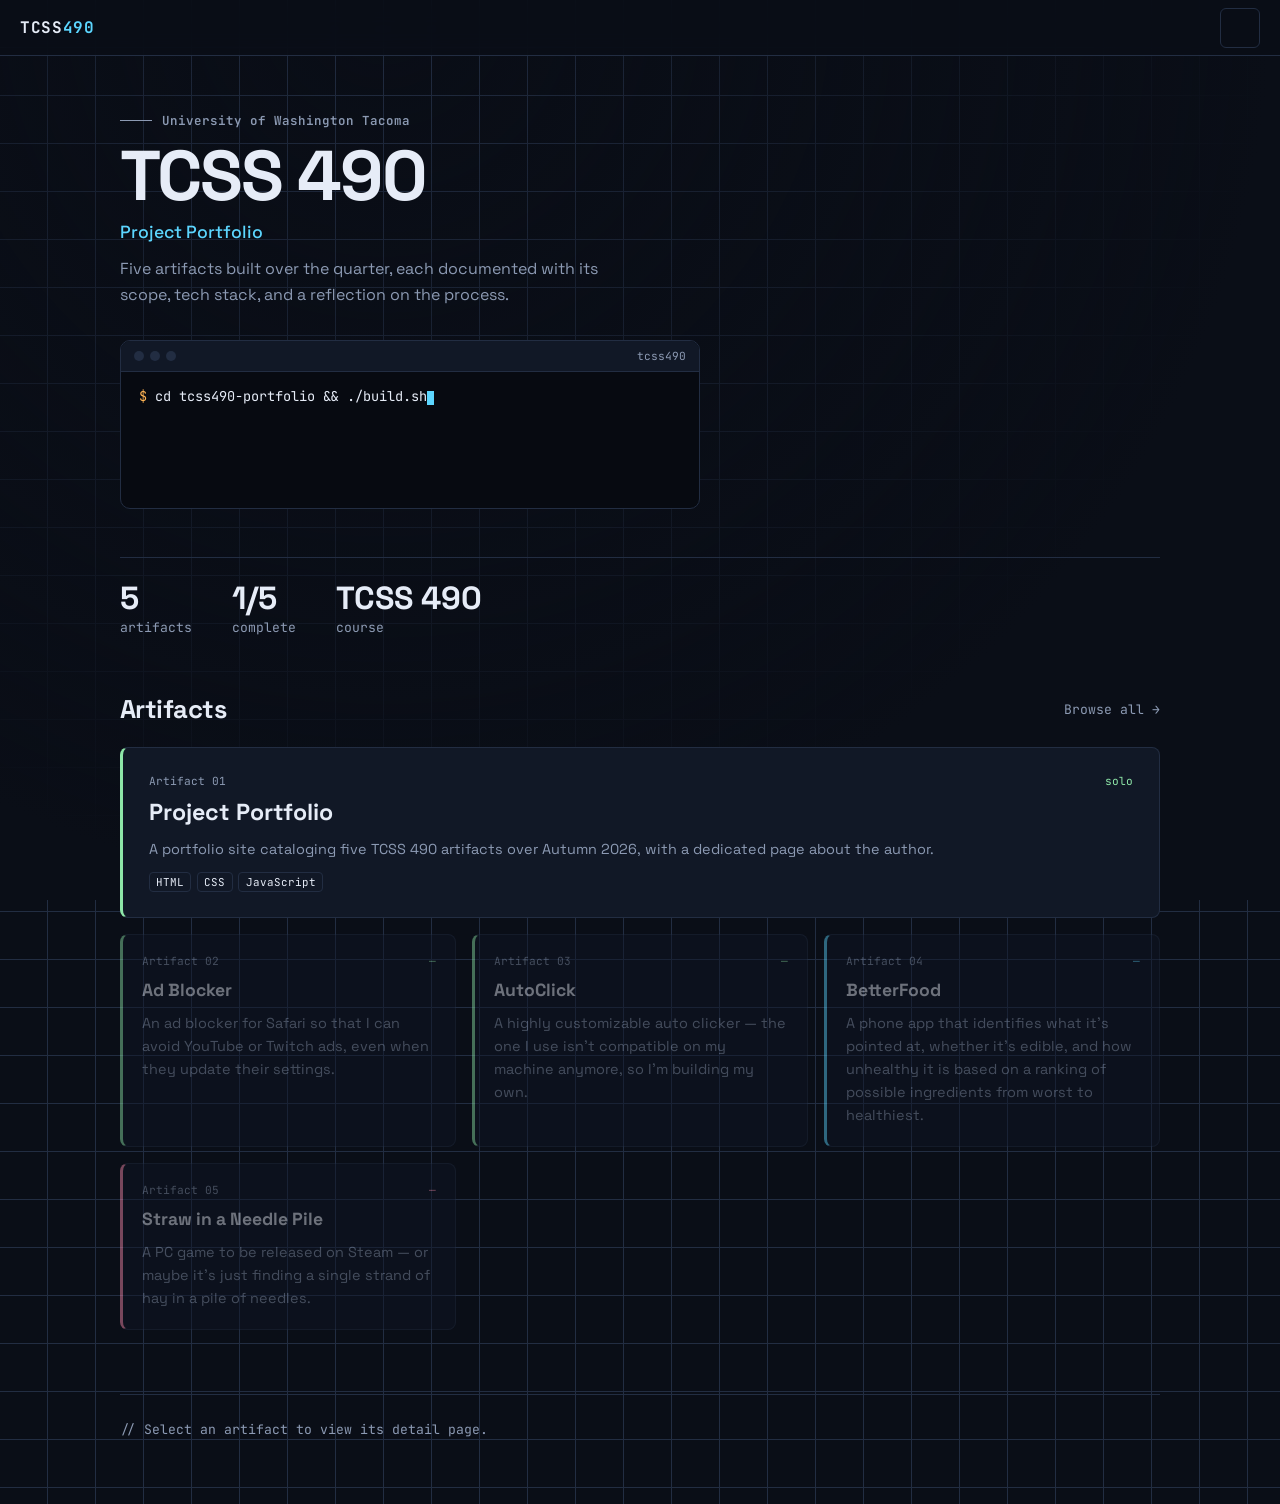
==== docs/index.html @ 15a969da "change directory name and update readme" ====
<!DOCTYPE html>
<html lang="en">
<head>
  <meta charset="utf-8">
  <meta name="viewport" content="width=device-width, initial-scale=1, viewport-fit=cover">
  <title>TCSS 490 — Project Portfolio</title>
  <link rel="preconnect" href="https://fonts.googleapis.com">
  <link href="https://fonts.googleapis.com/css2?family=Space+Grotesk:wght@500;700&family=JetBrains+Mono:wght@400;600&display=swap" rel="stylesheet">
  <link rel="stylesheet" href="styles.css">
</head>
<body>

<!-- ── Fixed header ──────────────────────────────────────── -->
<header class="site-header">
  <a href="#home" class="site-logo">TCSS<span class="accent">490</span></a>
  <button class="hamburger" id="hamburger" aria-label="Open navigation" aria-expanded="false">
    <span></span><span></span><span></span>
  </button>
</header>

<!-- ── Drawer overlay ────────────────────────────────────── -->
<div class="overlay" id="overlay"></div>

<!-- ── Slide-in nav drawer ───────────────────────────────── -->
<nav class="drawer" id="drawer" aria-label="Site navigation">
  <div class="drawer-head">
    <span>NAVIGATION</span>
    <button class="drawer-close" id="drawer-close" aria-label="Close">✕</button>
  </div>
  <ul class="nav-list">
    <li><a href="#home"        data-nav="home">Home</a></li>
    <li><a href="#about"       data-nav="about">About</a></li>
    <li class="nav-sep"></li>
    <li><a href="#artifacts"   data-nav="artifacts">Artifacts</a></li>
    <li class="nav-sub"><a href="#artifact-01" data-nav="artifact-01">01 — Project Portfolio</a></li>
    <li class="nav-sub"><a href="#artifact-02" data-nav="artifact-02">02 — Ad Blocker</a></li>
    <li class="nav-sub"><a href="#artifact-03" data-nav="artifact-03">03 — AutoClick</a></li>
    <li class="nav-sub"><a href="#artifact-04" data-nav="artifact-04">04 — BetterFood</a></li>
    <li class="nav-sub"><a href="#artifact-05" data-nav="artifact-05">05 — Straw in a Needle Pile</a></li>
  </ul>
</nav>

<!-- ── Pages ─────────────────────────────────────────────── -->
<main>

  <!-- HOME -->
  <section class="page" id="page-home">
    <div class="pi">
      <p class="eyebrow">University of Washington Tacoma</p>
      <h1 class="hero">TCSS 490</h1>
      <p class="subtitle">Project Portfolio</p>
      <p class="lede">Five artifacts built over the quarter, each documented with its scope, tech stack, and a reflection on the process.</p>

      <div class="term">
        <div class="term-bar"><i></i><i></i><i></i><span>tcss490</span></div>
        <div class="term-body" id="term"></div>
      </div>

      <div class="stats" id="stats"></div>

      <div class="sec-head row-apart">
        <h2 class="sec-title">Artifacts</h2>
        <a class="small-link" href="#artifacts">Browse all →</a>
      </div>
      <div class="grid" id="home-grid"></div>

      <footer>// Select an artifact to view its detail page.</footer>
    </div>
  </section>

  <!-- ABOUT -->
  <section class="page" id="page-about">
    <div class="pi">
      <p class="eyebrow">University of Washington Tacoma · TCSS 490 · Autumn 2026</p>
      <h1 class="hero">Peyton Laudanski</h1>
      <p class="subtitle">BS CSS / 2027</p>

      <div class="about-bio">
        <div class="about-block">
          <h3>About Me</h3>
          <p>Hi, I'm Peyton, a CSS undergraduate Eagle Scout out of UW Tacoma. I recreationally Red Team on my homelab and I like to relax with mandarin oranges.</p>
        </div>
        <div class="about-block">
          <h3>What I'm Building This Quarter</h3>
          <p>I'm interested in building tools and apps that I myself would use in my day to day life. I want to solve my problems with tools I built and skills I learned, and I want to do my best and enjoy my time.</p>
        </div>
      </div>

      <div class="about-links">
        <a class="about-link-btn" href="#" target="_blank" rel="noopener">GitHub ↗</a>
        <a class="about-link-btn" href="#" target="_blank" rel="noopener">LinkedIn ↗</a>
      </div>

      <div class="about-divider"></div>

      <div class="sec-head row-apart">
        <h2 class="sec-title">Artifacts This Quarter</h2>
        <a class="small-link" href="#artifacts">All artifacts →</a>
      </div>
      <div class="grid" id="about-grid"></div>

      <footer>// Add your GitHub and LinkedIn URLs to the links above.</footer>
    </div>
  </section>

  <!-- ARTIFACTS -->
  <section class="page" id="page-artifacts">
    <div class="pi">
      <div class="sec-head">
        <h2 class="sec-title">All Artifacts</h2>
        <div class="filters" id="filters" role="group" aria-label="Filter by team size"></div>
      </div>
      <div class="grid" id="artifacts-grid"></div>
      <footer>// Click any artifact to open its full detail page.</footer>
    </div>
  </section>

  <!-- ARTIFACT DETAIL (template, populated by script.js) -->
  <section class="page" id="page-detail">
    <div class="pi">
      <a class="back-link" href="#artifacts">← Back to Artifacts</a>
      <div id="detail-content"></div>
    </div>
  </section>

</main>

<script src="script.js"></script>
</body>
</html>
---- docs/styles.css ----
/* =========================================================
   TCSS 490 — Project Portfolio
   styles.css
   ========================================================= */

/* ROOT */
:root {
  color-scheme: dark;
  --bg:      #0a0e17;
  --surface: #111826;
  --line:    #222d42;
  --text:    #e6ecf7;
  --muted:   #8c9ab3;
  --cyan:    #5cd6ff;
  --amber:   #ffb454;
  --solo:    #8ee6a8;
  --group:   #5cd6ff;
  --mega:    #ff8fb1;
  --sans:    "Space Grotesk", system-ui, sans-serif;
  --mono:    "JetBrains Mono", ui-monospace, Menlo, monospace;
  --hh:      56px;
  box-sizing: border-box;
}
html { height: 100%; scroll-padding-top: var(--hh); }
*, *::before, *::after { box-sizing: inherit; }
body {
  margin: 0;
  background: var(--bg);
  color: var(--text);
  font: 400 1rem/1.6 var(--sans);
  padding-top: var(--hh);
  background-image:
    linear-gradient(var(--line) 1px, transparent 1px),
    linear-gradient(90deg, var(--line) 1px, transparent 1px);
  background-size: 48px 48px;
  background-position: -1px -1px;
}
body::before {
  content: "";
  position: fixed;
  inset: 0;
  pointer-events: none;
  background: radial-gradient(ellipse at 30% 0%, transparent 0, var(--bg) 70%);
}
a { color: var(--cyan); }
:focus-visible { outline: 2px solid var(--amber); outline-offset: 3px; }

/* ── HEADER ─────────────────────────────────────────────── */
.site-header {
  position: fixed;
  top: 0; left: 0; right: 0;
  z-index: 200;
  height: var(--hh);
  display: flex;
  align-items: center;
  justify-content: space-between;
  padding: 0 1.25rem;
  background: rgba(10, 14, 23, .88);
  backdrop-filter: blur(16px);
  -webkit-backdrop-filter: blur(16px);
  border-bottom: 1px solid var(--line);
}
.site-logo {
  font: 700 1rem var(--mono);
  color: var(--text);
  text-decoration: none;
  letter-spacing: .04em;
}
.site-logo .accent { color: var(--cyan); }

/* ── HAMBURGER ──────────────────────────────────────────── */
.hamburger {
  display: flex;
  flex-direction: column;
  justify-content: center;
  gap: 5px;
  width: 40px; height: 40px;
  padding: 8px;
  background: none;
  border: 1px solid var(--line);
  border-radius: 6px;
  cursor: pointer;
}
.hamburger span {
  display: block;
  height: 2px;
  background: var(--text);
  border-radius: 2px;
  transition: transform .25s, opacity .25s;
}
.hamburger.open span:nth-child(1) { transform: translateY(7px) rotate(45deg); }
.hamburger.open span:nth-child(2) { opacity: 0; }
.hamburger.open span:nth-child(3) { transform: translateY(-7px) rotate(-45deg); }

/* ── DRAWER ─────────────────────────────────────────────── */
.overlay {
  position: fixed;
  inset: 0;
  z-index: 300;
  background: rgba(0, 0, 0, .55);
  backdrop-filter: blur(3px);
  opacity: 0;
  pointer-events: none;
  transition: opacity .25s;
}
.overlay.open { opacity: 1; pointer-events: all; }

.drawer {
  position: fixed;
  top: 0; right: 0; bottom: 0;
  z-index: 400;
  width: min(280px, 80vw);
  background: var(--surface);
  border-left: 1px solid var(--line);
  transform: translateX(100%);
  transition: transform .3s cubic-bezier(.4, 0, .2, 1);
  display: flex;
  flex-direction: column;
  overflow-y: auto;
}
.drawer.open { transform: translateX(0); }

.drawer-head {
  display: flex;
  align-items: center;
  justify-content: space-between;
  padding: .9rem 1.25rem;
  border-bottom: 1px solid var(--line);
}
.drawer-head span {
  font: 600 .72rem var(--mono);
  color: var(--muted);
  letter-spacing: .08em;
}
.drawer-close {
  font: 400 1rem var(--mono);
  color: var(--muted);
  background: none;
  border: none;
  cursor: pointer;
  padding: .25rem .5rem;
  line-height: 1;
}
.drawer-close:hover { color: var(--text); }

.nav-list { list-style: none; margin: 0; padding: .5rem 0; }
.nav-list a {
  display: block;
  padding: .6rem 1.25rem;
  font: 600 .9rem var(--sans);
  color: var(--muted);
  text-decoration: none;
  transition: color .15s, background .15s;
}
.nav-list a:hover { color: var(--text); background: rgba(255, 255, 255, .03); }
.nav-list a.active { color: var(--cyan); }
.nav-list a.active::before { content: "▸ "; }
.nav-sep { height: 1px; background: var(--line); margin: .4rem 1.25rem; }
.nav-sub a {
  padding-left: 2rem !important;
  font: 400 .8rem var(--mono) !important;
}

/* ── PAGES ──────────────────────────────────────────────── */
.page { display: none; }
.page.active { display: block; }
.pi {
  max-width: 1080px;
  margin: 0 auto;
  padding: clamp(1.5rem, 5vw, 3.5rem) 1.25rem 4rem;
  position: relative;
}

/* ── HERO ───────────────────────────────────────────────── */
.eyebrow {
  font: 600 .78rem var(--mono);
  color: var(--muted);
  letter-spacing: .08em;
  margin: 0 0 .75rem;
  display: flex;
  align-items: center;
  gap: .6rem;
}
.eyebrow::before {
  content: "";
  display: block;
  width: 32px; height: 1px;
  background: var(--muted);
}
h1.hero {
  font: 700 clamp(2.4rem, 7vw, 4.4rem)/1.02 var(--sans);
  letter-spacing: -.03em;
  margin: 0 0 .5rem;
}
.subtitle { font: 500 1.1rem var(--sans); color: var(--cyan); margin: 0 0 .85rem; }
.lede { color: var(--muted); max-width: 52ch; margin: 0 0 2rem; font-size: 1rem; }

/* ── TERMINAL ───────────────────────────────────────────── */
.term {
  background: #070a11;
  border: 1px solid var(--line);
  border-radius: 10px;
  font: 400 .85rem/1.7 var(--mono);
  max-width: 580px;
  overflow: hidden;
  margin-bottom: 3rem;
}
.term-bar {
  display: flex;
  gap: 6px;
  padding: .5rem .8rem;
  border-bottom: 1px solid var(--line);
  background: var(--surface);
  align-items: center;
}
.term-bar i { width: 10px; height: 10px; border-radius: 50%; background: var(--line); }
.term-bar span { margin-left: auto; font: .7rem var(--mono); color: var(--muted); }
.term-body {
  padding: .85rem 1.1rem;
  min-height: 8.5rem;
  white-space: pre-wrap;
  word-break: break-word;
}
.tp  { color: var(--amber); }
.tok { color: var(--solo);  }
.tdim{ color: var(--muted); }
.cursor {
  display: inline-block;
  width: .55em; height: 1.05em;
  background: var(--cyan);
  vertical-align: text-bottom;
  animation: blink 1s steps(2) infinite;
}
@keyframes blink { 50% { opacity: 0; } }

/* ── STATS ──────────────────────────────────────────────── */
.stats {
  display: flex;
  flex-wrap: wrap;
  gap: 2.5rem;
  margin-bottom: 3.5rem;
  padding-top: 1.5rem;
  border-top: 1px solid var(--line);
}
.stat b { display: block; font: 700 2rem/1 var(--sans); }
.stat span { color: var(--muted); font-size: .82rem; font-family: var(--mono); }

/* ── SECTION HEAD ───────────────────────────────────────── */
.sec-head {
  display: flex;
  flex-wrap: wrap;
  align-items: baseline;
  justify-content: space-between;
  gap: 1rem;
  margin-bottom: 1.5rem;
}
.sec-head + .sec-head { margin-top: 3rem; }
h2.sec-title { font: 700 1.6rem/1.1 var(--sans); margin: 0; letter-spacing: -.02em; }

/* ── FILTERS ────────────────────────────────────────────── */
.filters { display: flex; flex-wrap: wrap; gap: .45rem; }
.filters button {
  font: 600 .73rem var(--mono);
  color: var(--muted);
  background: transparent;
  border: 1px solid var(--line);
  border-radius: 999px;
  padding: .38rem .8rem;
  cursor: pointer;
  transition: background .15s, color .15s, border-color .15s;
}
.filters button[aria-pressed=true] {
  color: var(--bg);
  background: var(--cyan);
  border-color: var(--cyan);
}

/* ── CARDS ──────────────────────────────────────────────── */
.grid {
  display: grid;
  grid-template-columns: repeat(auto-fill, minmax(min(100%, 300px), 1fr));
  gap: 1rem;
}
.card {
  background: var(--surface);
  border: 1px solid var(--line);
  border-left: 3px solid var(--tag);
  border-radius: 8px;
  padding: 1.2rem;
  display: flex;
  flex-direction: column;
  gap: .7rem;
  transition: border-color .15s, transform .12s;
}
.card:not(.tbd)       { cursor: pointer; }
.card:not(.tbd):hover { border-color: var(--cyan); transform: translateY(-2px); }
.card.feat            { grid-column: 1 / -1; padding: 1.6rem; }
.card.feat .card-name { font-size: 1.45rem; }
.card.tbd             { opacity: .45; --tag: var(--line); }
.card[data-t=solo]    { --tag: var(--solo);  }
.card[data-t=group]   { --tag: var(--group); }
.card[data-t=mega]    { --tag: var(--mega);  }

.card-meta {
  display: flex;
  justify-content: space-between;
  font: 400 .7rem var(--mono);
  color: var(--muted);
}
.card-meta .ctype { color: var(--tag); }
.card-name { font: 700 1.1rem/1.2 var(--sans); margin: 0; }
.card-desc { margin: 0; color: var(--muted); font-size: .9rem; flex: 1; }
.tags { display: flex; flex-wrap: wrap; gap: .35rem; }
.tags span {
  font: 400 .68rem var(--mono);
  border: 1px solid var(--line);
  border-radius: 4px;
  padding: .1rem .4rem;
}
.view-btn {
  align-self: flex-start;
  margin-top: auto;
  font: 400 .75rem var(--mono);
  color: var(--cyan);
  text-decoration: none;
}
.view-btn:hover { text-decoration: underline; }
.empty { color: var(--muted); padding: 2rem 0; font-family: var(--mono); font-size: .88rem; }

/* ── DETAIL PAGE ────────────────────────────────────────── */
.back-link {
  display: inline-flex;
  align-items: center;
  gap: .4rem;
  font: 400 .8rem var(--mono);
  color: var(--muted);
  text-decoration: none;
  margin-bottom: 2rem;
}
.back-link:hover { color: var(--cyan); }

.art-badge {
  display: inline-block;
  font: 600 .73rem var(--mono);
  color: var(--muted);
  border: 1px solid var(--line);
  border-radius: 4px;
  padding: .18rem .55rem;
  letter-spacing: .06em;
  margin-bottom: .75rem;
}
h1.art-name {
  font: 700 clamp(1.8rem, 5vw, 3rem)/1.1 var(--sans);
  margin: .2rem 0 1rem;
  letter-spacing: -.02em;
}
.art-chips { display: flex; flex-wrap: wrap; gap: .7rem; margin-bottom: 2rem; align-items: center; }
.chip {
  font: 400 .75rem var(--mono);
  color: var(--muted);
  border: 1px solid var(--line);
  border-radius: 999px;
  padding: .22rem .7rem;
}
.chip.done { color: var(--solo);  border-color: var(--solo); }
.chip.ext  { color: var(--cyan); border-color: var(--cyan); text-decoration: none; transition: background .15s, color .15s; }
.chip.ext:hover { background: var(--cyan); color: var(--bg); }

.detail-grid {
  display: grid;
  grid-template-columns: repeat(auto-fill, minmax(min(100%, 460px), 1fr));
  gap: 1rem;
}
.dblock {
  background: var(--surface);
  border: 1px solid var(--line);
  border-radius: 8px;
  padding: 1.25rem;
}
.dblock h4 {
  font: 700 .78rem var(--mono);
  color: var(--muted);
  margin: 0 0 .75rem;
  letter-spacing: .07em;
  text-transform: uppercase;
}
.dblock p { margin: 0; color: var(--muted); font-size: .92rem; line-height: 1.7; }

/* Reflection block gets amber accent */
.dblock.reflect             { border-left-color: var(--amber); }
.dblock.reflect h4          { color: var(--amber); }

.ph { font-style: italic; }

.tbd-well {
  background: var(--surface);
  border: 1px solid var(--line);
  border-radius: 8px;
  padding: 2.5rem;
  text-align: center;
  margin-top: 2rem;
}
.tbd-well .idea   { font-size: 1rem; color: var(--text); margin-bottom: .5rem; }
.tbd-well .coming { font: 400 .82rem var(--mono); color: var(--muted); margin: 0; }

/* ── ABOUT PAGE ─────────────────────────────────────────── */
.about-bio {
  display: grid;
  grid-template-columns: repeat(auto-fill, minmax(min(100%, 440px), 1fr));
  gap: 1rem;
  margin: 2rem 0;
}
.about-block {
  background: var(--surface);
  border: 1px solid var(--line);
  border-radius: 8px;
  padding: 1.5rem;
}
.about-block h3 { font: 700 1rem/1.2 var(--sans); margin: 0 0 .75rem; }
.about-block p  { margin: 0; color: var(--muted); font-size: .95rem; line-height: 1.75; }

.about-links { display: flex; flex-wrap: wrap; gap: .75rem; margin-bottom: 3rem; }
.about-link-btn {
  font: 600 .8rem var(--mono);
  color: var(--muted);
  border: 1px solid var(--line);
  border-radius: 999px;
  padding: .45rem 1rem;
  text-decoration: none;
  transition: color .15s, border-color .15s;
}
.about-link-btn:hover { color: var(--cyan); border-color: var(--cyan); }
.about-divider { height: 1px; background: var(--line); margin: 0 0 2.5rem; }

/* ── FOOTER ─────────────────────────────────────────────── */
footer {
  margin-top: 4rem;
  padding-top: 1.5rem;
  border-top: 1px solid var(--line);
  color: var(--muted);
  font: .82rem/1.6 var(--mono);
}

/* ── UTIL ───────────────────────────────────────────────── */
.row-apart { display: flex; align-items: center; justify-content: space-between; gap: 1rem; flex-wrap: wrap; }
.small-link { font: 400 .82rem var(--mono); color: var(--muted); text-decoration: none; }
.small-link:hover { color: var(--cyan); }

@media (prefers-reduced-motion: reduce) { .cursor { animation: none; } }
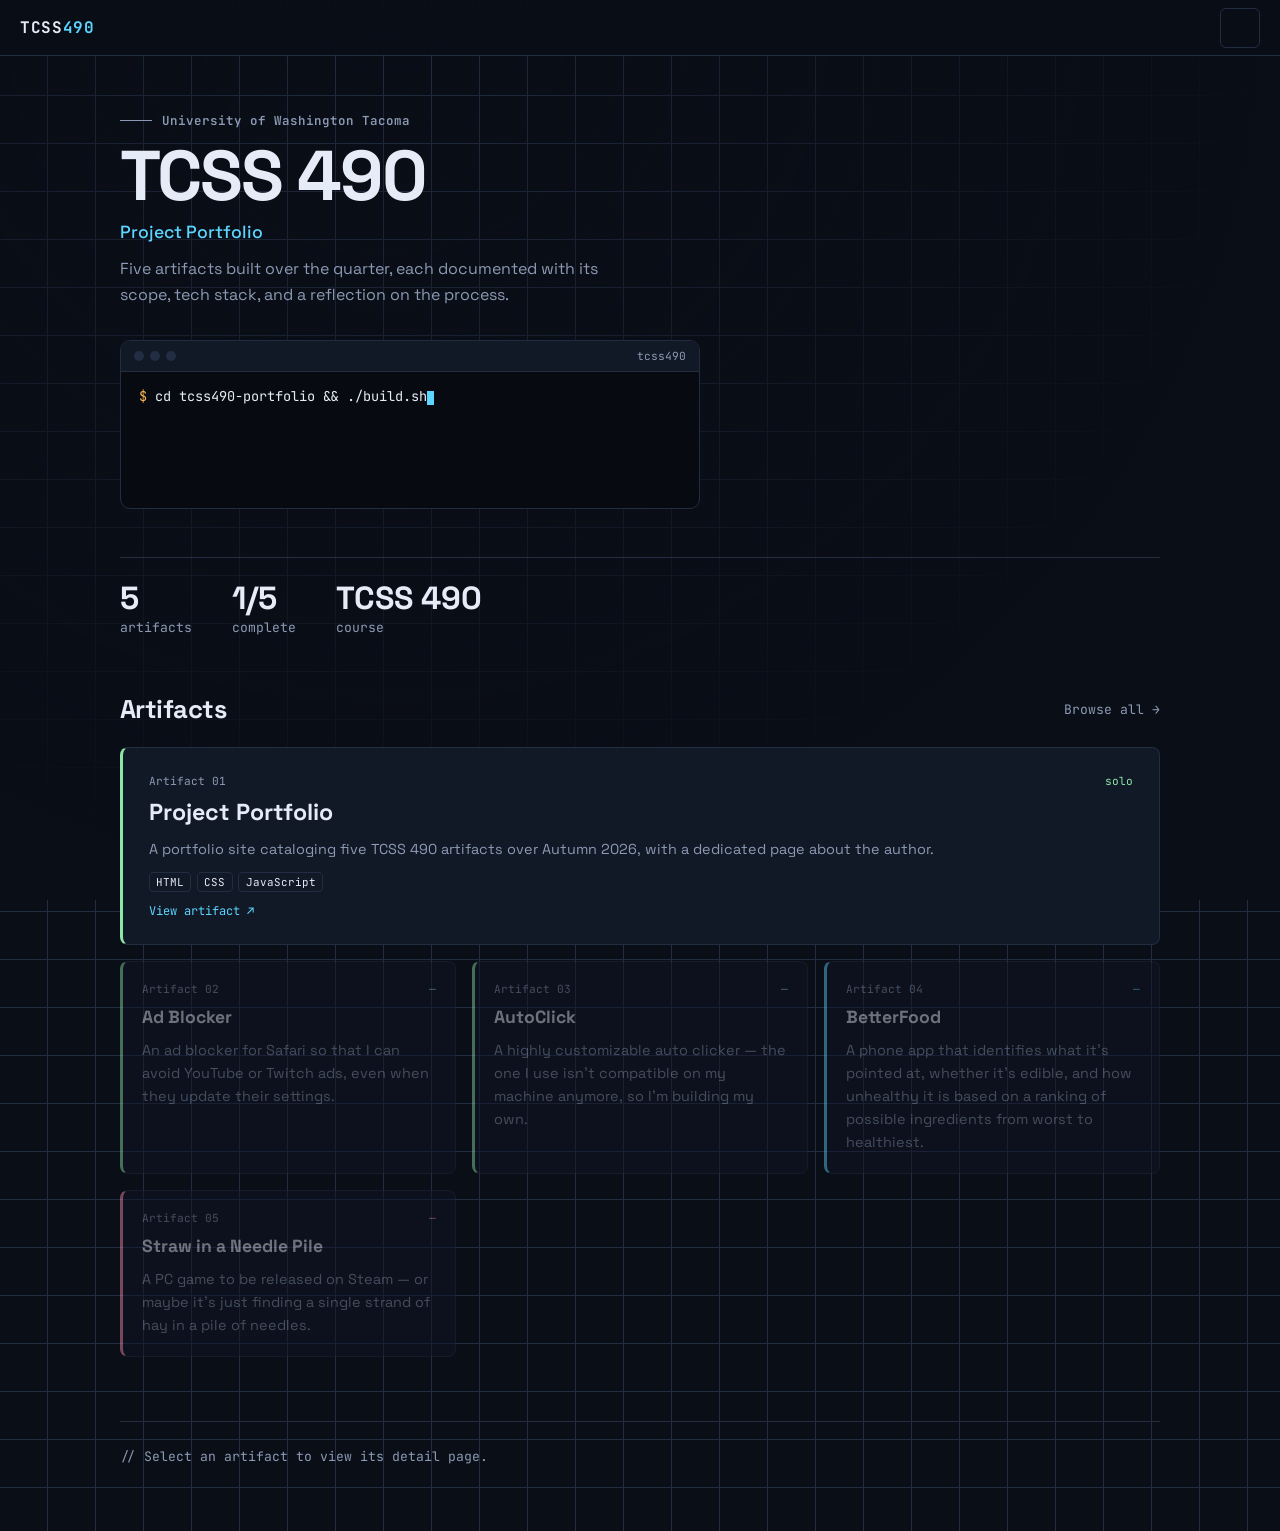
==== commit 9d800102: "Add files via upload" ====
--- a/docs/index.html
+++ b/docs/index.html
@@ -87,8 +87,8 @@
       </div>
 
       <div class="about-links">
-        <a class="about-link-btn" href="#" target="_blank" rel="noopener">GitHub ↗</a>
-        <a class="about-link-btn" href="#" target="_blank" rel="noopener">LinkedIn ↗</a>
+        <a class="about-link-btn" href="https://github.com/eagle-scout/" target="_blank" rel="noopener">GitHub ↗</a>
+        <a class="about-link-btn" href="https://linkedin.com/in/peytonlaudanski/" target="_blank" rel="noopener">LinkedIn ↗</a>
       </div>
 
       <div class="about-divider"></div>
@@ -99,7 +99,6 @@
       </div>
       <div class="grid" id="about-grid"></div>
 
-      <footer>// Add your GitHub and LinkedIn URLs to the links above.</footer>
     </div>
   </section>
 
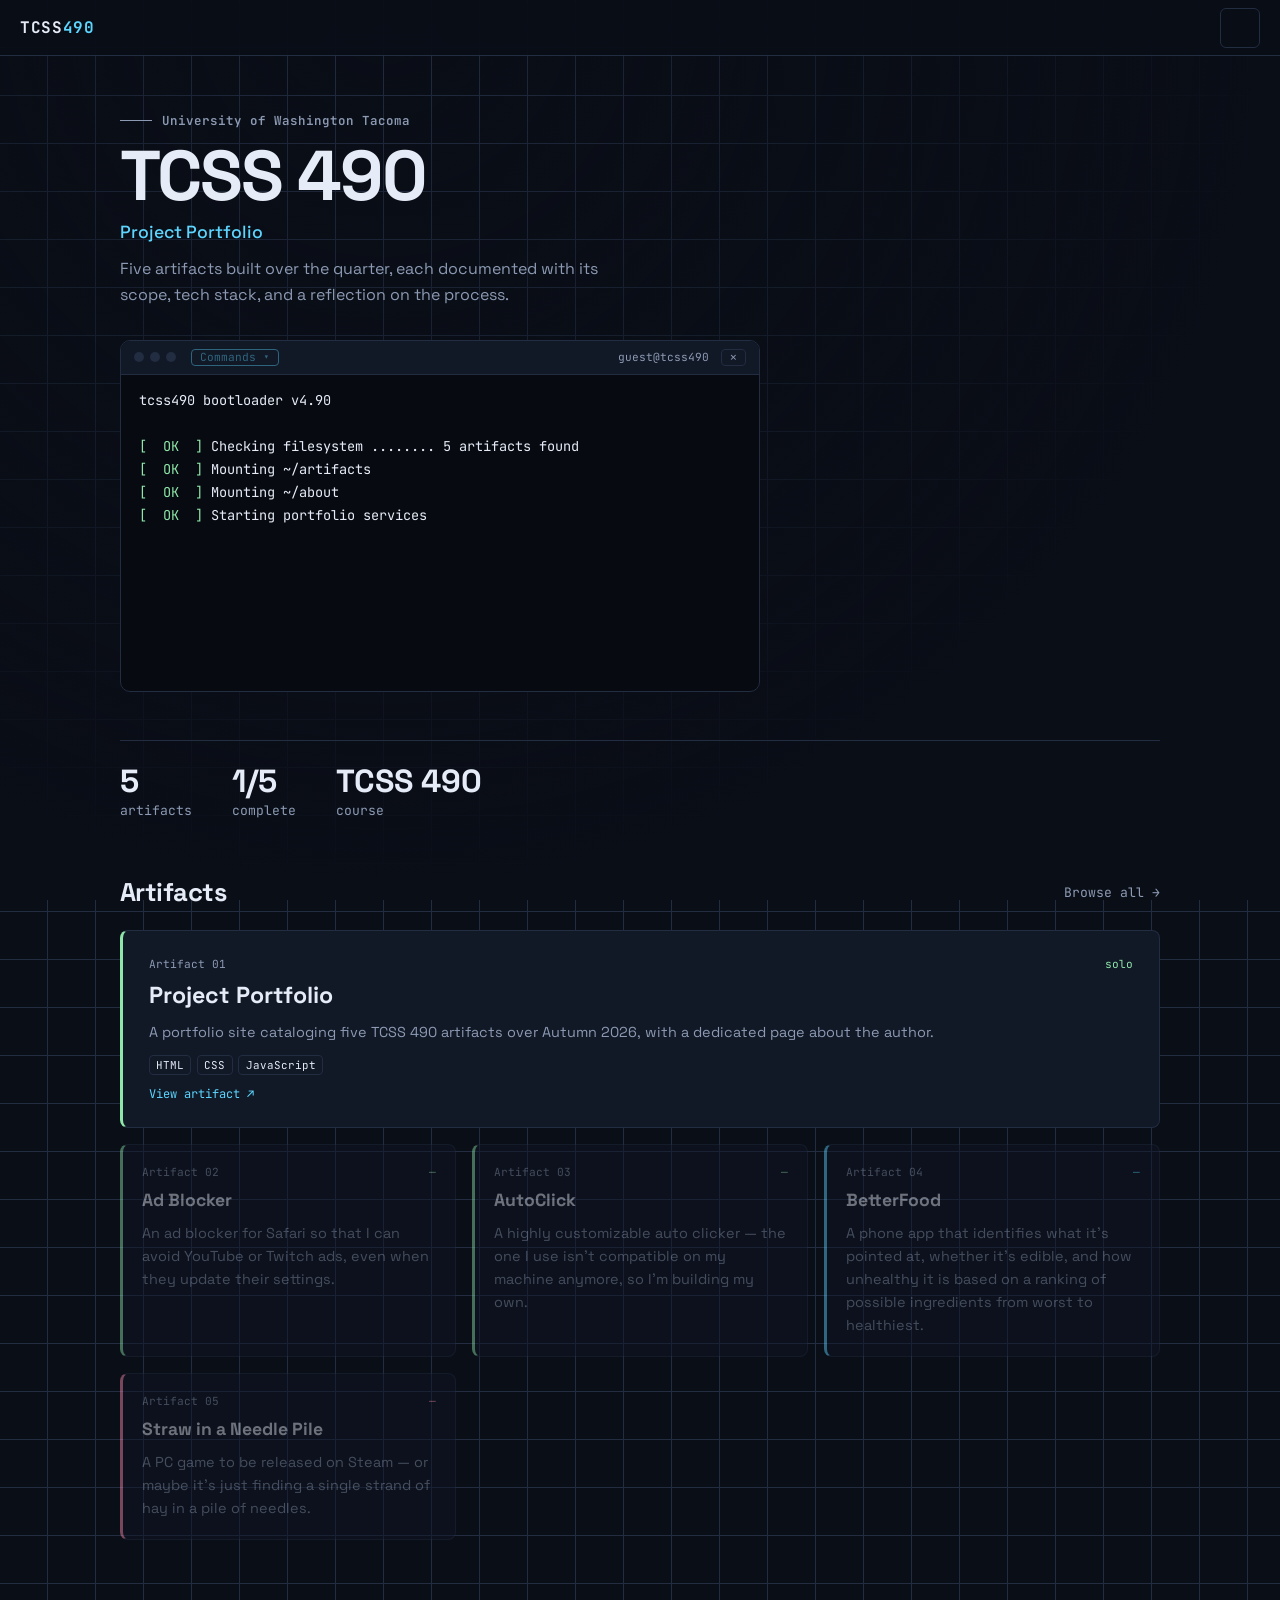
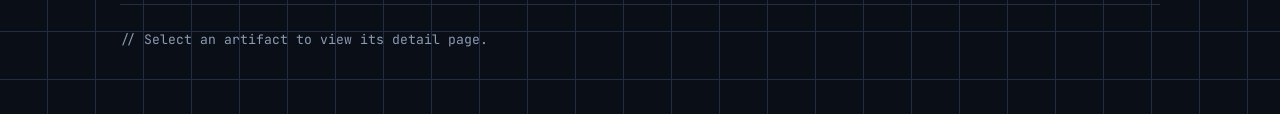
==== commit 2a70ee6a: "added terminal with limited functionality and user interface and cosmetic improvements" ====
--- a/docs/index.html
+++ b/docs/index.html
@@ -51,10 +51,8 @@
       <p class="subtitle">Project Portfolio</p>
       <p class="lede">Five artifacts built over the quarter, each documented with its scope, tech stack, and a reflection on the process.</p>
 
-      <div class="term">
-        <div class="term-bar"><i></i><i></i><i></i><span>tcss490</span></div>
-        <div class="term-body" id="term"></div>
-      </div>
+      <!-- Interactive terminal (built by terminal.js) mounts here on the home page -->
+      <div id="term-slot"></div>
 
       <div class="stats" id="stats"></div>
 
@@ -125,5 +123,6 @@
 </main>
 
 <script src="script.js"></script>
+<script src="terminal.js"></script>
 </body>
 </html>
--- a/docs/styles.css
+++ b/docs/styles.css
@@ -21,10 +21,11 @@
   --hh:      56px;
   box-sizing: border-box;
 }
-html { height: 100%; scroll-padding-top: var(--hh); }
+html { height: 100%; scroll-padding-top: var(--hh); overscroll-behavior: none; }
 *, *::before, *::after { box-sizing: inherit; }
 body {
   margin: 0;
+  overscroll-behavior: none;
   background: var(--bg);
   color: var(--text);
   font: 400 1rem/1.6 var(--sans);
@@ -233,6 +234,75 @@
 }
 @keyframes blink { 50% { opacity: 0; } }
 
+/* ── INTERACTIVE TERMINAL (terminal.js) ─────────────────── */
+.tty { display: flex; flex-direction: column; }
+.tty[hidden] { display: none; }
+.tty:focus-within { border-color: var(--cyan); }
+.tty .term-body { flex: 1; min-height: 0; overflow-y: auto; overscroll-behavior: none; padding-bottom: 0;
+  white-space: normal; }   /* lines set their own pre-wrap; stray markup whitespace made blank rows */
+.tty-inline { max-width: 640px; height: 22rem; }
+.tty-float {
+  position: fixed; right: 1rem; bottom: 1rem; z-index: 150;
+  width: min(560px, calc(100vw - 2rem)); height: min(24rem, 60vh);
+  max-width: none; margin: 0;
+  box-shadow: 0 12px 40px rgba(0, 0, 0, .55);
+}
+
+.tty-btn {
+  margin-left: .4rem; padding: .05rem .5rem;
+  font: .7rem var(--mono); color: var(--muted);
+  background: transparent; border: 1px solid var(--line); border-radius: 4px;
+  cursor: pointer;
+}
+.tty-btn:hover { color: var(--text); border-color: var(--muted); }
+
+.tl { white-space: pre-wrap; word-break: break-word; }
+.td   { color: var(--cyan); }
+.terr { color: #ff8f8f; }
+.tty-row {
+  position: sticky; bottom: 0;   /* follows the output, then pins to the bottom once it scrolls */
+  display: flex; gap: .6ch;
+  margin: 0 -1.1rem; padding: .1rem 1.1rem .85rem;
+  background: #070a11;
+}
+.tty-row label { white-space: pre; }
+.tty-row input {
+  flex: 1; min-width: 0; padding: 0;
+  font: inherit; color: var(--text); caret-color: var(--cyan);
+  background: transparent; border: 0; outline: 0;
+}
+.tty-booting .tty-row { display: none; }
+.tty-ro .tty-row, .tty-ro .tty-btn { display: none; }
+
+.tty-inline { position: relative; }
+.tty-cmdbtn { margin-left: .6rem; color: var(--cyan); border-color: var(--cyan); }
+.tty-cmdbtn:disabled { opacity: .4; cursor: default; }
+.tty-menu {
+  position: absolute; z-index: 5; top: 2.35rem; left: .6rem;
+  width: min(25rem, calc(100% - 1.2rem)); max-height: calc(100% - 3.2rem); overflow-y: auto;
+  padding: .3rem;
+  background: var(--surface); border: 1px solid var(--cyan); border-radius: 8px;
+  box-shadow: 0 10px 30px rgba(0, 0, 0, .6);
+  font: .75rem/1.4 var(--mono);
+}
+.tty-menu[hidden] { display: none; }
+.tty-mh { padding: .4rem .6rem .15rem; font-size: .65rem; letter-spacing: .08em; text-transform: uppercase; color: var(--muted); }
+.tty-mi {
+  display: block; width: 100%; padding: .4rem .6rem;
+  font: inherit; text-align: left; color: var(--text);
+  background: transparent; border: 0; border-radius: 5px; cursor: pointer;
+}
+.tty-mi:hover, .tty-mi:focus-visible { background: #1a2438; outline: none; }
+
+.tty-toggle {
+  position: fixed; right: 1rem; bottom: 1rem; z-index: 150;
+  padding: .5rem .8rem;
+  font: 600 .8rem var(--mono); color: var(--cyan);
+  background: #070a11; border: 1px solid var(--line); border-radius: 8px;
+  cursor: pointer;
+}
+.tty-toggle:hover { border-color: var(--cyan); }
+
 /* ── STATS ──────────────────────────────────────────────── */
 .stats {
   display: flex;
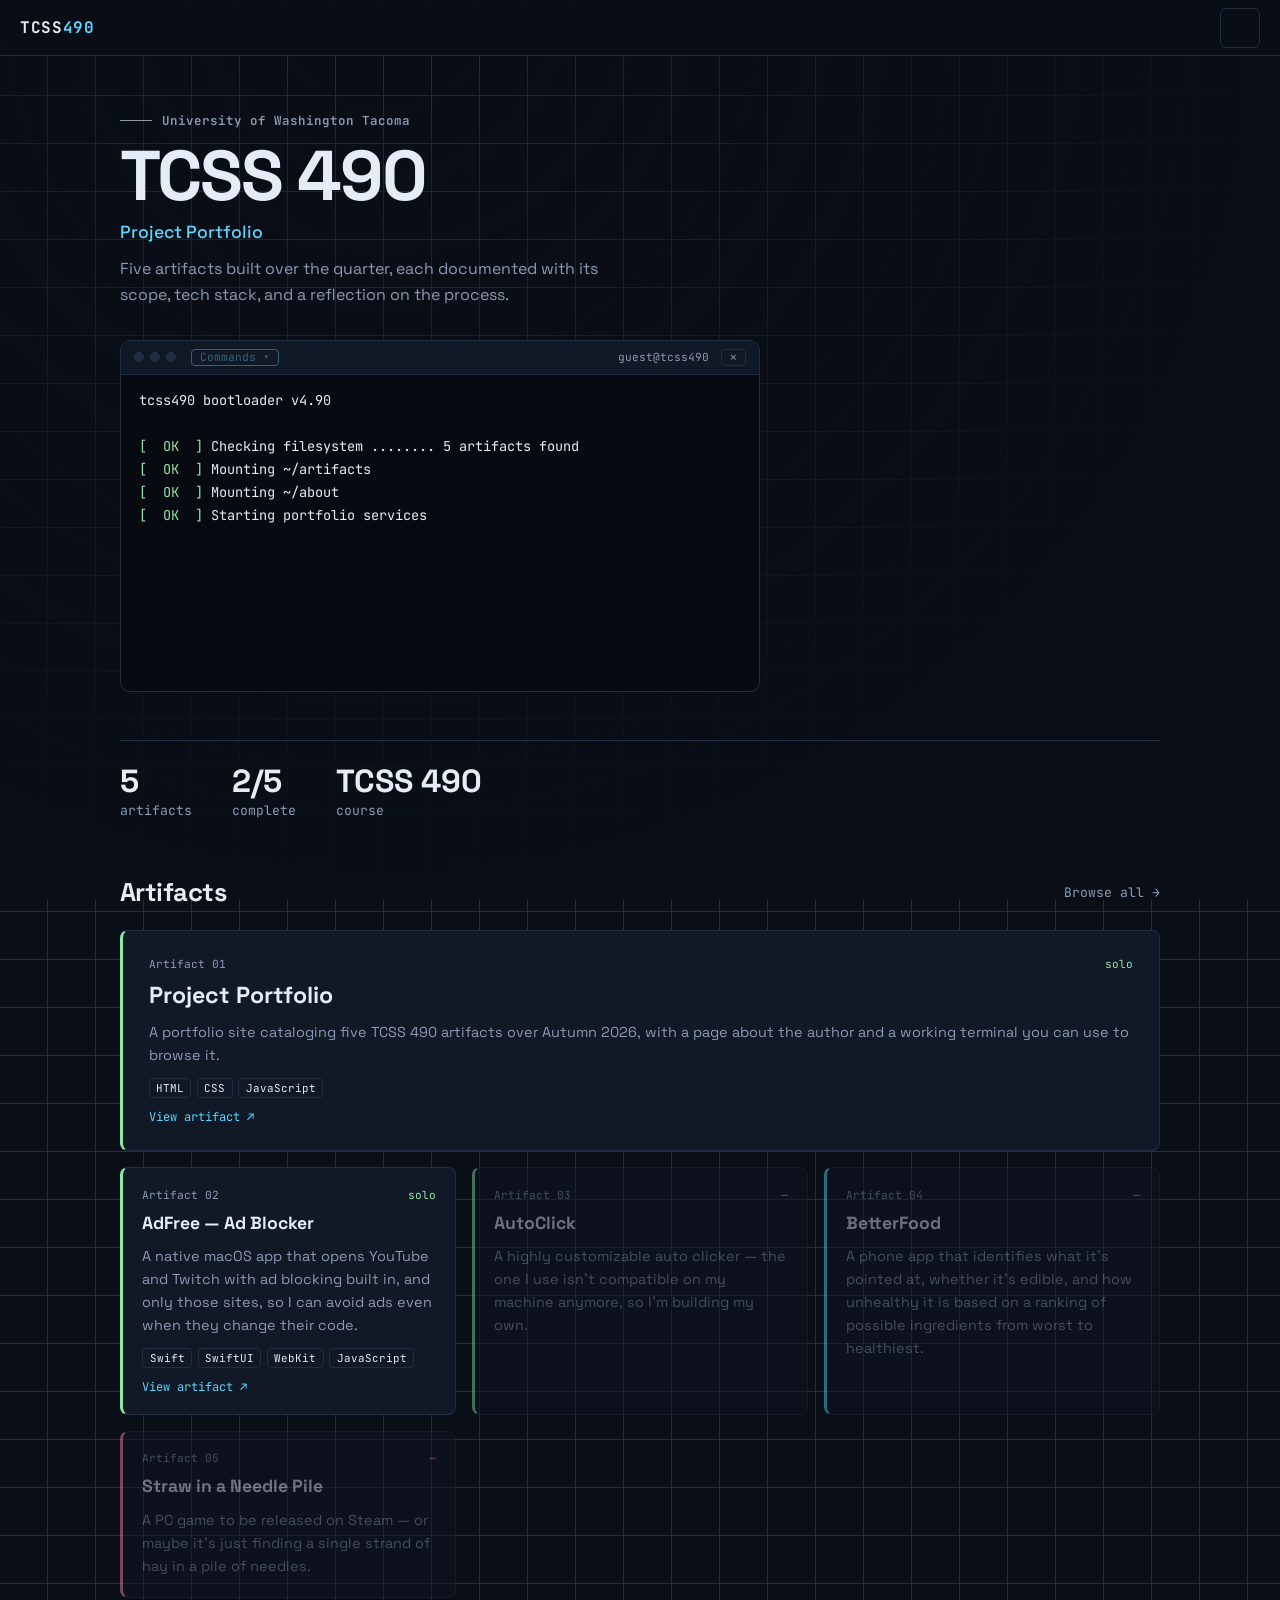
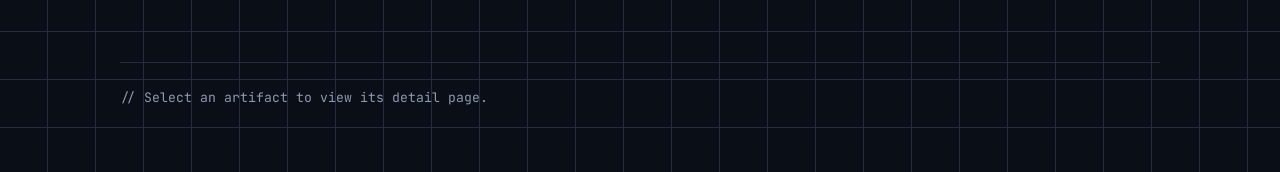
==== commit 502d7cf4: "update AdFree to have flags with bad links update log2 with new adfree changes  update adfree manual" ====
--- a/docs/index.html
+++ b/docs/index.html
@@ -120,6 +120,93 @@
     </div>
   </section>
 
+  <!-- ADFREE MANUAL (route #adfree-manual) -->
+  <section class="page" id="page-manual">
+    <div class="pi manual">
+  <a class="back-link" href="#artifact-02">← Back to Artifact 02</a>
+  <h1 class="art-name">AdFree — Usage Guide</h1>
+  <p class="lead">A small macOS app that opens YouTube and Twitch with ad blocking built in, and nothing else. Part of Artifact 2.</p>
+
+  <h2>What it is</h2>
+  <p>AdFree is a native macOS window around a web view (the same engine Safari uses). You browse the real YouTube and Twitch, signed in as yourself, but the app strips ad data from YouTube's player, filters ad segments out of Twitch's video playlist, and blocks known ad hosts. Because it only opens sites on an allowed list, stray links can't take you anywhere else.</p>
+  <p>Requires macOS 14 or newer and Xcode (for building). A short demo video is on the <a href="#artifact-02">Artifact 2 page</a>.</p>
+
+  <h2>Install and run</h2>
+  <pre><code>git clone https://github.com/Eagle-Scout/TCSS-490-Black-2.git
+cd TCSS-490-Black-2/AdFree
+./build.sh run</code></pre>
+  <p><code>build.sh</code> compiles the app, assembles <code>build/AdFree.app</code>, signs it with the App Sandbox turned on, and opens it. The app has its own shield-and-play icon. Drag <code>AdFree.app</code> into Applications if you want to keep it. Run <code>./build.sh</code> again after pulling changes.</p>
+  <p class="note"><strong>First launch:</strong> because the app is sandboxed, it keeps its own cookies. Sign in to Google once inside AdFree to get your history and subscriptions. After that, you stay signed in.</p>
+
+  <h2>Using it</h2>
+  <table>
+    <tr><th>Control</th><th>What it does</th></tr>
+    <tr><td>House</td><td>Home page: one card per allowed site. Pauses any video that was playing.</td></tr>
+    <tr><td>← → ↻</td><td>Back, forward, reload (or stop while loading).</td></tr>
+    <tr><td>Lock + site name</td><td>Read-only display of the site you're on. Check it before signing in to anything.</td></tr>
+    <tr><td>Counter</td><td>Ads skipped or blocked so far. Reset it in Settings → Blocking.</td></tr>
+    <tr><td>Block ads</td><td>Master switch. Turning it off reloads the page without any blocking.</td></tr>
+    <tr><td>Ads showing?</td><td>Step-by-step help when an ad gets through (see below).</td></tr>
+    <tr><td>Gear</td><td>Settings (also ⌘,).</td></tr>
+  </table>
+  <p>Shortcuts: <code>⌘R</code> reload, <code>⌘B</code> toggle blocking, <code>⌘,</code> settings. Closing the window quits the app.</p>
+  <p>If a site can't load (it doesn't exist, you're offline, it times out, or it has a certificate problem) or comes back with an error page like 404, a yellow notice at the top says why. A home-page card that fails sends you back to the home page, so a mistyped site never looks like a redirect.</p>
+
+  <h2>Allowed sites and the home page</h2>
+  <p>The home page is your allowed list: every allowed site has a card, and a site only leaves the home page by being removed from the allowed list. (<code>youtu.be</code> is a short-link alias of YouTube, so it has no card.) Open Settings → <strong>Allowed sites</strong>. YouTube, Twitch and their subdomains are allowed by default, and youtube.com can't be removed because blocked links are sent there. Any link outside the list is cancelled, a yellow notice appears, and you land on YouTube.</p>
+  <p>To add a site, type its address (for example <code>kick.com</code>) and press <strong>Add…</strong>. You'll be asked to confirm, because anything on an allowed site, including scams or fake sign-in pages, can load inside AdFree. Only add sites you trust. Google's sign-in pages are allowed automatically, but Google search is not.</p>
+
+  <h2>When an ad gets through</h2>
+  <p>YouTube and Twitch change their code often, so blocking breaks now and then. Press <strong>Ads showing?</strong> and work down the list:</p>
+  <ol>
+    <li><strong>Reload the page.</strong> Fixes most one-off misses.</li>
+    <li><strong>Reload blocking files.</strong> Re-reads the rules and scripts and reloads the page.</li>
+    <li><strong>Clear the cache.</strong> Removes cached pages and scripts. You stay signed in.</li>
+    <li><strong>Run a diagnosis and copy the report.</strong> It shows what the app sees on the current page. Paste it to whoever is fixing the scripts (for example, to Claude with "ads are getting through on YouTube, please update the scripts").</li>
+    <li><strong>Edit the scripts</strong> in Settings (next section).</li>
+  </ol>
+  <p>If a page won't load at all, go to Settings → <strong>Blocking</strong> and switch the layers off one at a time (network rules, YouTube script, Twitch script). The one that makes the page work is the one that's broken.</p>
+
+  <h2>Editing the scripts and rules</h2>
+  <p>Settings → <strong>Scripts &amp; rules</strong> has an editor for the three files that do the blocking:</p>
+  <table>
+    <tr><th>File</th><th>What it controls</th></tr>
+    <tr><td><code>ContentRules.json</code></td><td>Hosts and URL patterns that are blocked, plus page elements that are hidden. Apple's content blocker format.</td></tr>
+    <tr><td><code>youtube-adblock.js</code></td><td>Strips ad data from YouTube's player responses; skips or hides any ad that still shows.</td></tr>
+    <tr><td><code>twitch-adblock.js</code></td><td>Removes ad segments from Twitch's playlist; if the whole playlist is ads, swaps in the same stream requested as another player type; mutes any ad that still plays.</td></tr>
+  </table>
+  <p>Pick a file, edit it, and press <strong>Save and apply</strong> (⌘S). The app checks the syntax first, so a typo can't break blocking, then reloads the page. <strong>Show in Finder</strong> opens the folder holding your saved copies. <strong>Revert to built-in</strong> deletes your copy.</p>
+  <p class="note">A saved copy replaces the built-in file. If the app is later updated with a fixed script, your copy keeps shadowing it until you revert. The editor labels files "Custom copy in use" so you can tell.</p>
+  <p>To change what ships with the app, edit the files in <code>AdFree/Resources/</code> in the repo and run <code>./build.sh</code>. To redraw the icon, run <code>AdFree/tools/make-icon.sh</code>. To regenerate the demo video shown on the Artifact 2 page, run <code>swift AdFree/tools/make-demo.swift docs/media/adfree-demo.mp4</code> from the repo root.</p>
+
+  <h2>Modifying the app</h2>
+  <table>
+    <tr><th>File (in <code>AdFree/Sources/AdFree/</code>)</th><th>Role</th></tr>
+    <tr><td><code>BrowserModel.swift</code></td><td>Web view, allowed list, rules and scripts, ad counter.</td></tr>
+    <tr><td><code>ContentView.swift</code></td><td>Toolbar and window layout.</td></tr>
+    <tr><td><code>HomeView.swift</code></td><td>The home page (one card per allowed site).</td></tr>
+    <tr><td><code>SettingsView.swift</code></td><td>The three Settings tabs.</td></tr>
+    <tr><td><code>FixAdsView.swift</code></td><td>The "Ads showing?" panel.</td></tr>
+  </table>
+  <p>For a headless check that Twitch still plays, run <code>ADFREE_SELFTEST=1 build/AdFree.app/Contents/MacOS/AdFree</code>. It opens a live channel, samples the video twice and prints whether playback is advancing. Set <code>ADFREE_LAYERS=rules,youtube,twitch</code> (any subset) to test with layers off. In Safari, Develop → this Mac → AdFree opens the Web Inspector for the app.</p>
+
+  <h2>Security notes</h2>
+  <ul>
+    <li><strong>Sandboxed:</strong> the app can only touch its own container and the network, so a bug in it can't read your documents.</li>
+    <li><strong>Limited navigation:</strong> only allowed sites open, and there is no address bar.</li>
+    <li><strong>Not included:</strong> Safari's phishing warnings and passkey integration. The app is ad-hoc signed, not notarized.</li>
+    <li><strong>Custom scripts:</strong> a saved copy runs inside your signed-in YouTube session. Only save code you understand. Revert to built-in if in doubt.</li>
+  </ul>
+
+  <h2>Limits</h2>
+  <ul>
+    <li>This is a cat-and-mouse game. YouTube and Twitch change their code, so scripts will need updates.</li>
+    <li>Twitch ads are spliced into the video stream, so a brief stall or lower-quality moment at an ad break is possible. The backup-stream swap is best effort.</li>
+    <li>Blocking ads goes against both services' terms of service. This is a personal and educational project. YouTube Premium and Twitch Turbo are the supported way to remove ads.</li>
+  </ul>
+    </div>
+  </section>
+
 </main>
 
 <script src="script.js"></script>
--- a/docs/styles.css
+++ b/docs/styles.css
@@ -272,7 +272,10 @@
   background: transparent; border: 0; outline: 0;
 }
 .tty-booting .tty-row { display: none; }
-.tty-ro .tty-row, .tty-ro .tty-btn { display: none; }
+/* phones: the input is hidden so no keyboard opens; a blinking block cursor stands in for it */
+.tty-fakecur { display: none; align-self: center; }
+.tty-ro .tty-row input { display: none; }
+.tty-ro .tty-fakecur { display: inline-block; }
 
 .tty-inline { position: relative; }
 .tty-cmdbtn { margin-left: .6rem; color: var(--cyan); border-color: var(--cyan); }
@@ -293,6 +296,7 @@
   background: transparent; border: 0; border-radius: 5px; cursor: pointer;
 }
 .tty-mi:hover, .tty-mi:focus-visible { background: #1a2438; outline: none; }
+@media (pointer: coarse) { .tty-mi { padding: .65rem .6rem; font-size: .8rem; } .tty-btn { padding: .25rem .6rem; } }
 
 .tty-toggle {
   position: fixed; right: 1rem; bottom: 1rem; z-index: 150;
@@ -461,6 +465,8 @@
 .dblock.reflect h4          { color: var(--amber); }
 
 .ph { font-style: italic; }
+.dblock.demo video { display: block; width: 100%; border-radius: 8px; border: 1px solid var(--line); background: #000; }
+.dblock.demo .caption { color: var(--muted); font-size: .85rem; margin: .6rem 0 0; }
 
 .tbd-well {
   background: var(--surface);
@@ -517,3 +523,26 @@
 .small-link:hover { color: var(--cyan); }
 
 @media (prefers-reduced-motion: reduce) { .cursor { animation: none; } }
+
+
+/* ── ADFREE MANUAL ─────────────────────────────────────────── */
+.manual { max-width: 820px; }
+.manual .lead { color: var(--muted); margin: .4rem 0 1.4rem; }
+.manual h2 {
+  font: 700 1.35rem/1.2 var(--sans);
+  letter-spacing: -.02em;
+  margin: 2.6rem 0 .8rem;
+  padding-top: 1.4rem;
+  border-top: 1px solid var(--line);
+}
+.manual h3 { font: 600 1rem var(--mono); color: var(--amber); margin: 1.6rem 0 .5rem; }
+.manual p, .manual li { color: var(--text); line-height: 1.7; }
+.manual ul, .manual ol { padding-left: 1.3rem; }
+.manual code { font-family: var(--mono); font-size: .86em; background: var(--surface); border: 1px solid var(--line); padding: .08em .35em; border-radius: 4px; }
+.manual pre { font-family: var(--mono); font-size: .85rem; background: var(--surface); border: 1px solid var(--line); border-radius: 8px; padding: .9rem 1rem; overflow-x: auto; }
+.manual pre code { background: none; border: 0; padding: 0; font-size: inherit; }
+.manual table { width: 100%; border-collapse: collapse; margin: 1rem 0; font-size: .92rem; }
+.manual th, .manual td { text-align: left; padding: .55rem .75rem; border-bottom: 1px solid var(--line); vertical-align: top; }
+.manual th { color: var(--muted); font: 400 .75rem var(--mono); text-transform: uppercase; letter-spacing: .05em; }
+.manual .note { border-left: 3px solid var(--amber); background: var(--surface); padding: .8rem 1rem; border-radius: 0 8px 8px 0; }
+.manual .note p { margin: 0; }
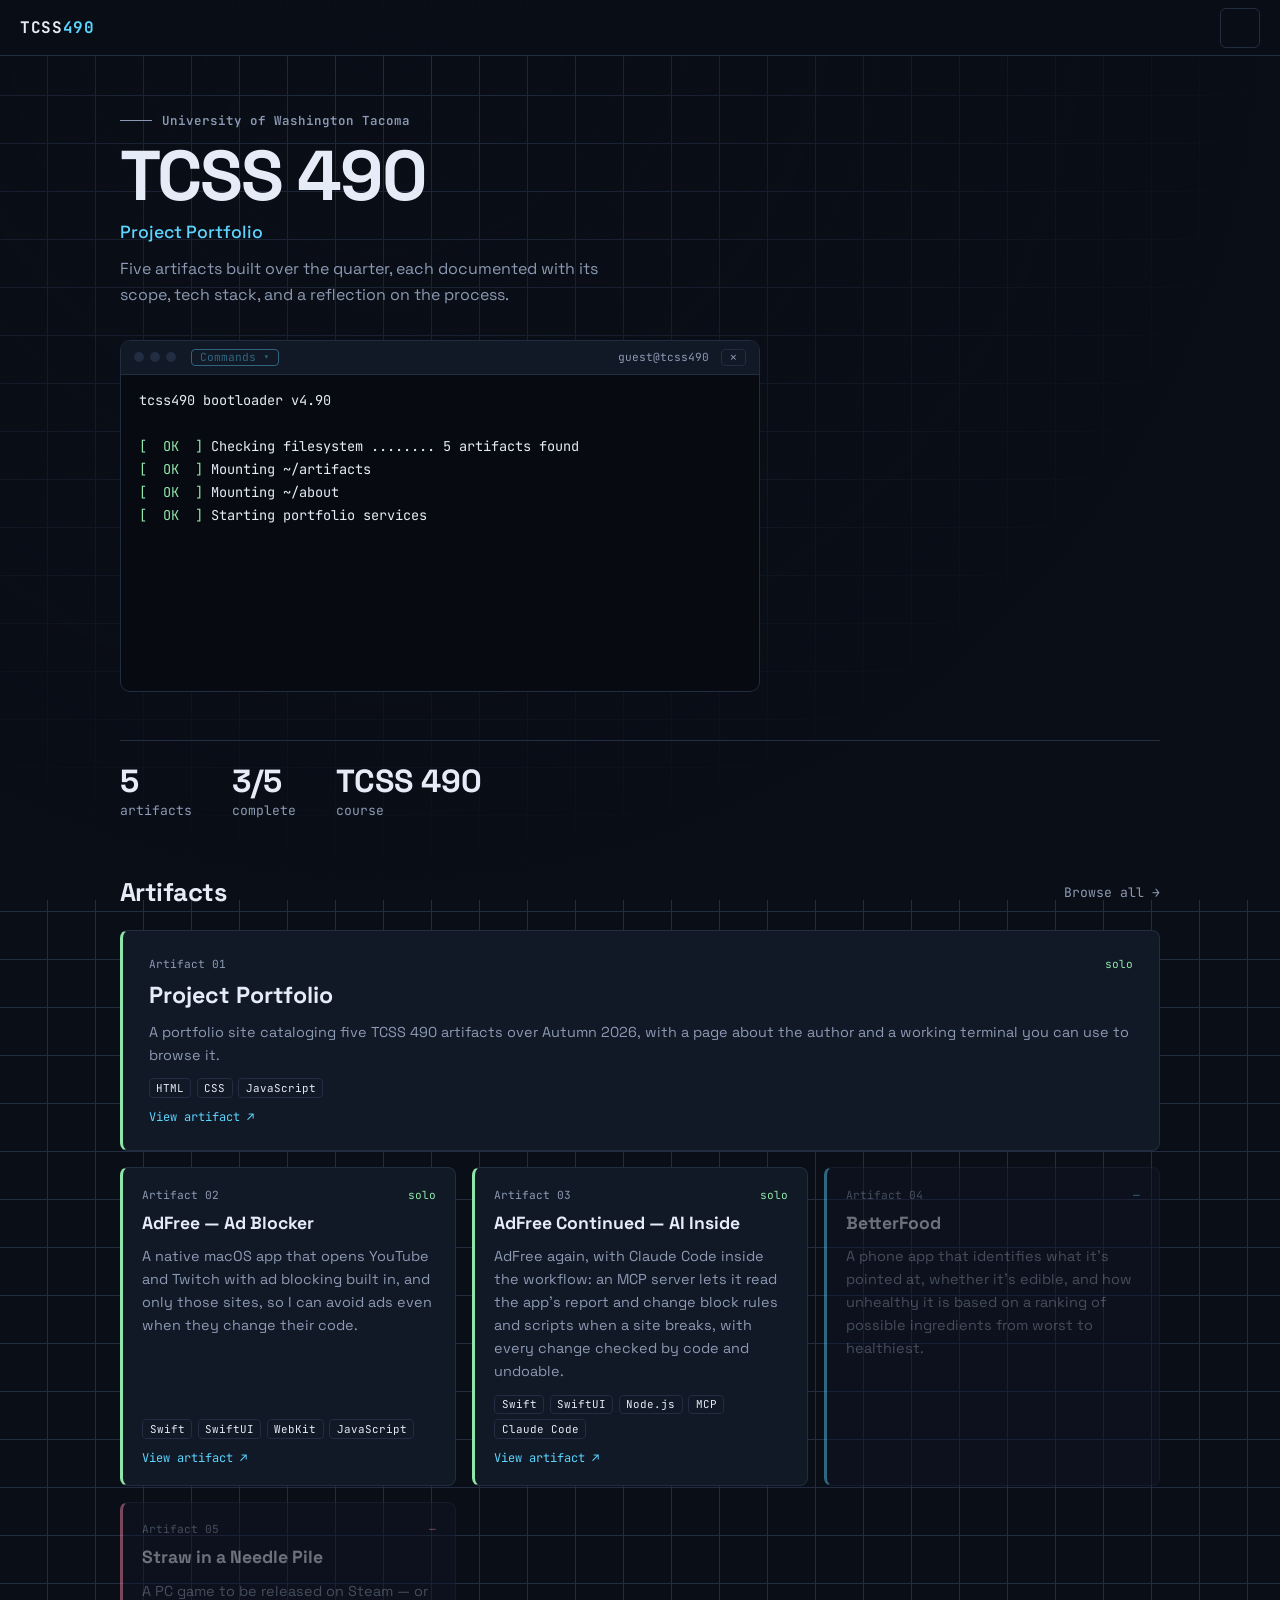
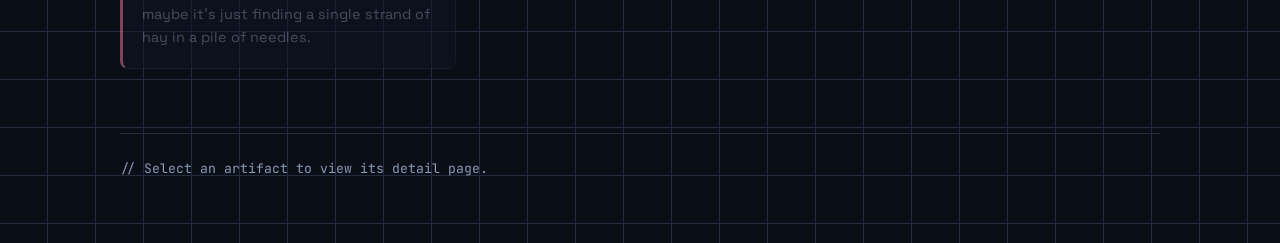
==== commit caf46b70: "updated portfolio files" ====
--- a/docs/index.html
+++ b/docs/index.html
@@ -34,7 +34,7 @@
     <li><a href="#artifacts"   data-nav="artifacts">Artifacts</a></li>
     <li class="nav-sub"><a href="#artifact-01" data-nav="artifact-01">01 — Project Portfolio</a></li>
     <li class="nav-sub"><a href="#artifact-02" data-nav="artifact-02">02 — Ad Blocker</a></li>
-    <li class="nav-sub"><a href="#artifact-03" data-nav="artifact-03">03 — AutoClick</a></li>
+    <li class="nav-sub"><a href="#artifact-03" data-nav="artifact-03">03 — AdFree Continued</a></li>
     <li class="nav-sub"><a href="#artifact-04" data-nav="artifact-04">04 — BetterFood</a></li>
     <li class="nav-sub"><a href="#artifact-05" data-nav="artifact-05">05 — Straw in a Needle Pile</a></li>
   </ul>
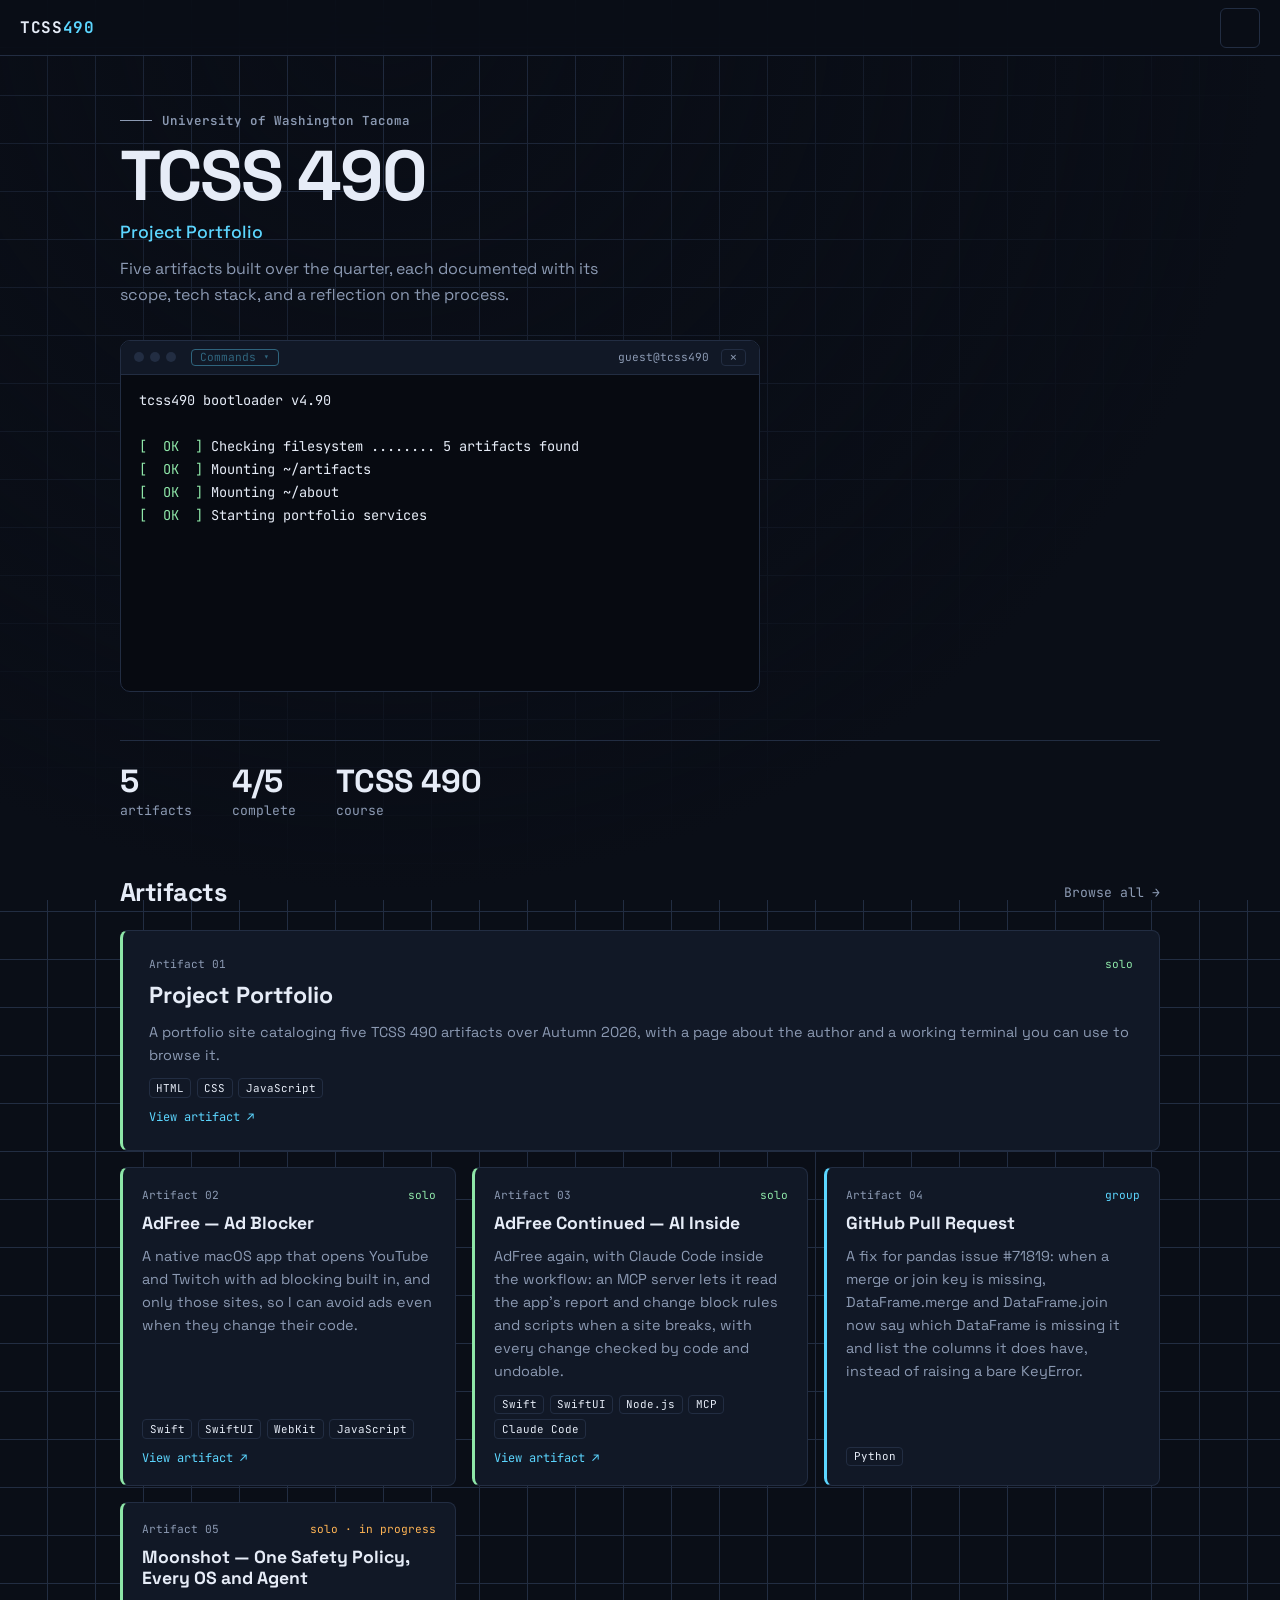
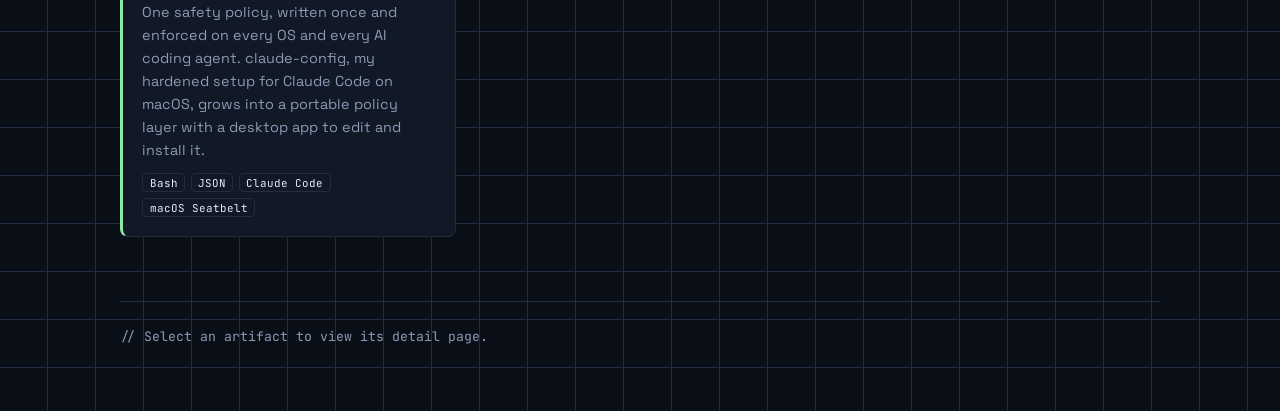
==== commit e5e85f39: "updated for artifact 4 and 5" ====
--- a/docs/index.html
+++ b/docs/index.html
@@ -35,8 +35,8 @@
     <li class="nav-sub"><a href="#artifact-01" data-nav="artifact-01">01 — Project Portfolio</a></li>
     <li class="nav-sub"><a href="#artifact-02" data-nav="artifact-02">02 — Ad Blocker</a></li>
     <li class="nav-sub"><a href="#artifact-03" data-nav="artifact-03">03 — AdFree Continued</a></li>
-    <li class="nav-sub"><a href="#artifact-04" data-nav="artifact-04">04 — BetterFood</a></li>
-    <li class="nav-sub"><a href="#artifact-05" data-nav="artifact-05">05 — Straw in a Needle Pile</a></li>
+    <li class="nav-sub"><a href="#artifact-04" data-nav="artifact-04">04 — GitHub Pull Request</a></li>
+    <li class="nav-sub"><a href="#artifact-05" data-nav="artifact-05">05 — Moonshot: One Safety Policy</a></li>
   </ul>
 </nav>
 
--- a/docs/styles.css
+++ b/docs/styles.css
@@ -371,6 +371,7 @@
 .card.feat            { grid-column: 1 / -1; padding: 1.6rem; }
 .card.feat .card-name { font-size: 1.45rem; }
 .card.tbd             { opacity: .45; --tag: var(--line); }
+.card.progress .ctype { color: var(--amber); }
 .card[data-t=solo]    { --tag: var(--solo);  }
 .card[data-t=group]   { --tag: var(--group); }
 .card[data-t=mega]    { --tag: var(--mega);  }
@@ -437,6 +438,7 @@
   padding: .22rem .7rem;
 }
 .chip.done { color: var(--solo);  border-color: var(--solo); }
+.chip.progress { color: var(--amber); border-color: var(--amber); }
 .chip.ext  { color: var(--cyan); border-color: var(--cyan); text-decoration: none; transition: background .15s, color .15s; }
 .chip.ext:hover { background: var(--cyan); color: var(--bg); }
 
